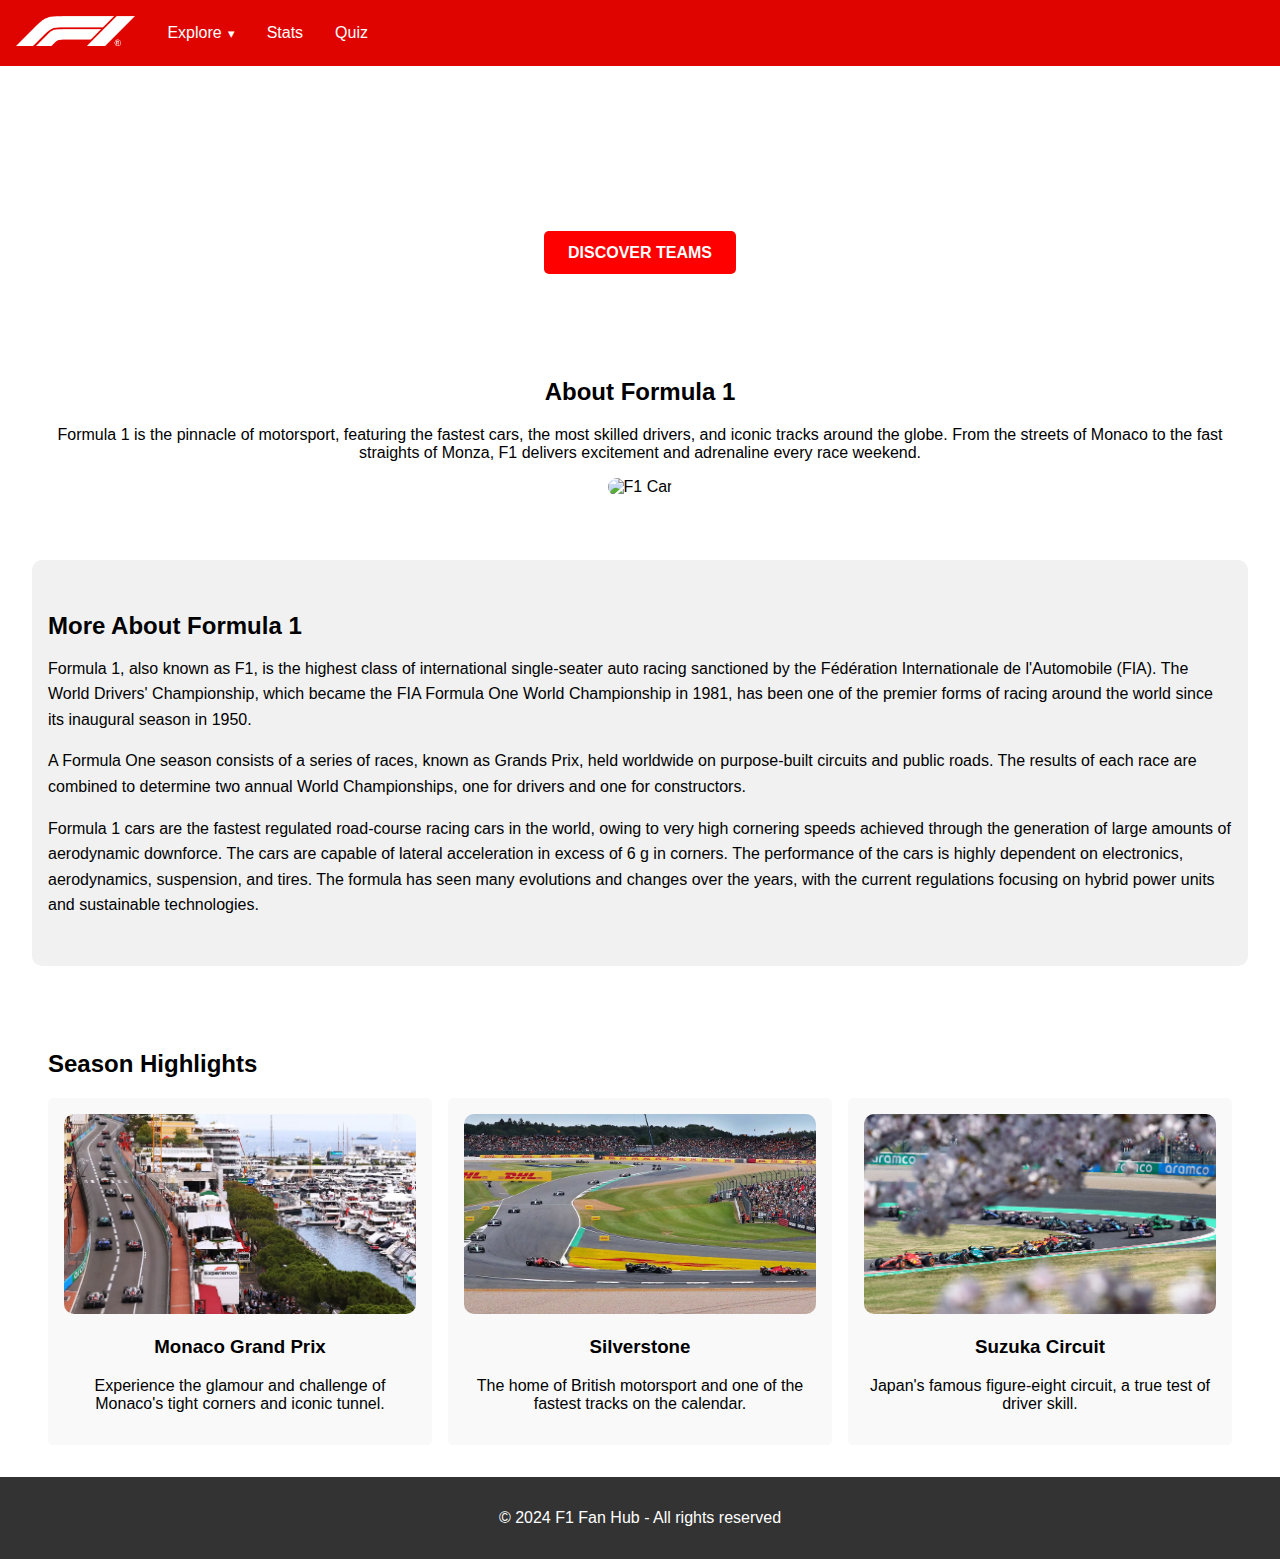
==== index.html @ 80dfc463 "Add F1 logo and update header structure across multiple pages" ====
<!DOCTYPE html>
<html lang="en">
  <head>
    <meta charset="UTF-8" />
    <meta name="viewport" content="width=device-width, initial-scale=1.0" />
    <title>F1 Fan Hub</title>
    <link rel="stylesheet" href="/styles/index.css" />
  </head>
  <body>
    <!-- HEADER -->
    <header>
      <a href="index.html">
        <img src="images/f1_logo.png" alt="F1 Logo" class="logo" />
      </a>
      <nav>
        <ul class="menu">
          <li class="dropdown">
            <a href="#">Explore</a>
            <ul class="dropdown-menu">
              <li><a href="teams.html">Teams & Drivers</a></li>
              <li><a href="circuits.html">Circuits</a></li>
            </ul>
          </li>
          <li><a href="stats.html">Stats</a></li>
          <li><a href="quiz.html">Quiz</a></li>
        </ul>
      </nav>
    </header>
    <!-- MAIN CONTENT -->
    <main>
      <!-- Hero Section -->
      <section class="hero">
        <h1>Welcome to F1 Fan Hub</h1>
        <p>Your ultimate destination for all things Formula 1!</p>
        <a href="teams.html" class="btn">Discover Teams</a>
      </section>

      <!-- About Section -->
      <section class="about">
        <h2>About Formula 1</h2>
        <p>
          Formula 1 is the pinnacle of motorsport, featuring the fastest cars,
          the most skilled drivers, and iconic tracks around the globe. From the
          streets of Monaco to the fast straights of Monza, F1 delivers
          excitement and adrenaline every race weekend.
        </p>
        <img src="images/f1_car.jpg" alt="F1 Car" class="responsive-img" />
      </section>

      <!-- New F1 Details Section -->
      <section class="f1-details">
        <h2>More About Formula 1</h2>
        <p>
          Formula 1, also known as F1, is the highest class of international
          single-seater auto racing sanctioned by the Fédération Internationale
          de l'Automobile (FIA). The World Drivers' Championship, which became
          the FIA Formula One World Championship in 1981, has been one of the
          premier forms of racing around the world since its inaugural season in
          1950.
        </p>
        <p>
          A Formula One season consists of a series of races, known as Grands
          Prix, held worldwide on purpose-built circuits and public roads. The
          results of each race are combined to determine two annual World
          Championships, one for drivers and one for constructors.
        </p>
        <p>
          Formula 1 cars are the fastest regulated road-course racing cars in
          the world, owing to very high cornering speeds achieved through the
          generation of large amounts of aerodynamic downforce. The cars are
          capable of lateral acceleration in excess of 6 g in corners. The
          performance of the cars is highly dependent on electronics,
          aerodynamics, suspension, and tires. The formula has seen many
          evolutions and changes over the years, with the current regulations
          focusing on hybrid power units and sustainable technologies.
        </p>
      </section>

      <!-- Highlights Section -->
      <section class="highlights">
        <h2>Season Highlights</h2>
        <div class="grid">
          <div class="highlight-item">
            <img src="images/race_1.avif" alt="Race 1" />
            <h3>Monaco Grand Prix</h3>
            <p>
              Experience the glamour and challenge of Monaco's tight corners and
              iconic tunnel.
            </p>
          </div>
          <div class="highlight-item">
            <img src="images/race_2.avif" alt="Race 2" />
            <h3>Silverstone</h3>
            <p>
              The home of British motorsport and one of the fastest tracks on
              the calendar.
            </p>
          </div>
          <div class="highlight-item">
            <img src="images/race_3.avif" alt="Race 3" />
            <h3>Suzuka Circuit</h3>
            <p>
              Japan's famous figure-eight circuit, a true test of driver skill.
            </p>
          </div>
        </div>
      </section>
    </main>

    <!-- FOOTER -->
    <footer>
      <p>© 2024 F1 Fan Hub - All rights reserved</p>
    </footer>
  </body>
  <script src="script.js"></script>
</html>
---- styles/index.css ----
/* General styles */
html,
body {
  height: 100%;
}

body {
  display: flex;
  flex-direction: column;
  font-family: Arial, sans-serif;
  margin: 0;
  padding: 0;
}

header {
  display: flex;
  align-items: center;
  background: #e00400;
  color: white;
  padding: 1rem;
}

main {
  flex: 1;
  padding: 0 2rem; /* Add padding to the left and right */
}

/* Footer */
footer {
  background: #333;
  color: white;
  text-align: center;
  padding: 1rem;
}

header .logo {
  height: 30px;
  margin-right: 1rem;
}

.menu {
  display: flex;
  list-style: none;
  padding: 0;
  margin: 0;
}

.menu li {
  margin: 0 1rem;
}

.menu a {
  text-decoration: none;
  color: white;
}

.hero {
  background: url("../images/hero_bg.jpg") no-repeat center center/cover;
  color: white;
  text-align: center;
  padding: 4rem 1rem;
}

.hero .btn {
  background: red;
  color: white;
  padding: 0.8rem 1.5rem;
  text-transform: uppercase;
  font-weight: bold;
  border-radius: 5px;
  text-decoration: none;
}

/* About Section */
.about {
  padding: 2rem 1rem;
  text-align: center;
}

.about img {
  max-width: 100%;
  height: auto;
  border-radius: 10px;
}

/* Highlights Section */
.highlights {
  padding: 2rem 1rem;
}

.highlights .grid {
  display: grid;
  grid-template-columns: repeat(auto-fit, minmax(300px, 1fr));
  gap: 1rem;
}

.highlight-item {
  background: #f9f9f9;
  padding: 1rem;
  border-radius: 5px;
  text-align: center;
}

.highlight-item img {
  width: 100%; /* Ensure the image takes the full width of its container */
  height: 200px; /* Set a fixed height */
  object-fit: cover; /* Ensure the image covers the area while maintaining aspect ratio */
  border-radius: 10px;
}

/* F1 Details Section */
.f1-details {
  padding: 2rem 1rem;
  background-color: #f1f1f1;
  border-radius: 10px;
  margin: 2rem 0;
}

.f1-details h2 {
  margin-bottom: 1rem;
}

.f1-details p {
  margin-bottom: 1rem;
  line-height: 1.6;
}

.dropdown {
  position: relative;
}

.dropdown::after {
  content: '';
  position: absolute;
  height: 20px; /* Create invisible bridge */
  width: 100%;
  bottom: -20px;
  left: 0;
}

.dropdown > a::after {
  content: '▾';
  font-size: 0.8em;
  margin-left: 6px;
}

.dropdown-menu {
  display: none;
  position: absolute;
  top: 100%;
  left: 50%;
  transform: translateX(-50%);
  background-color: white;
  box-shadow: 0 4px 12px rgba(0, 0, 0, 0.1);
  min-width: 180px; /* Slightly reduced width */
  z-index: 1;
  border-radius: 0 0 4px 4px;
  border-top: 3px solid #e00400;
  overflow: hidden;
  animation: dropdownFade 0.2s ease;
  padding: 5px 0; /* Add some vertical padding */
}

@keyframes dropdownFade {
  from {
    opacity: 0;
    transform: translateX(-50%) translateY(-10px);
  }
  to {
    opacity: 1;
    transform: translateX(-50%) translateY(0);
  }
}

.dropdown:hover .dropdown-menu {
  display: block;
}

.dropdown-menu li {
  padding: 8px 12px; /* Reduced padding */
  margin: 0; /* Reset any margin */
  border-bottom: 1px solid #eee;
  transition: all 0.2s ease;
}

.dropdown-menu li:last-child {
  border-bottom: none;
}

.dropdown-menu li a {
  color: #333;
  font-size: 0.9em;
  font-weight: 500;
  transition: all 0.2s ease;
  display: block;
  padding-left: 0; /* Remove any left padding from links */
}

.dropdown-menu li:hover {
  background-color: #fff5f5;
}

.dropdown-menu li:hover a {
  color: #e00400;
  transform: translateX(3px); /* Reduce the hover movement slightly */
}
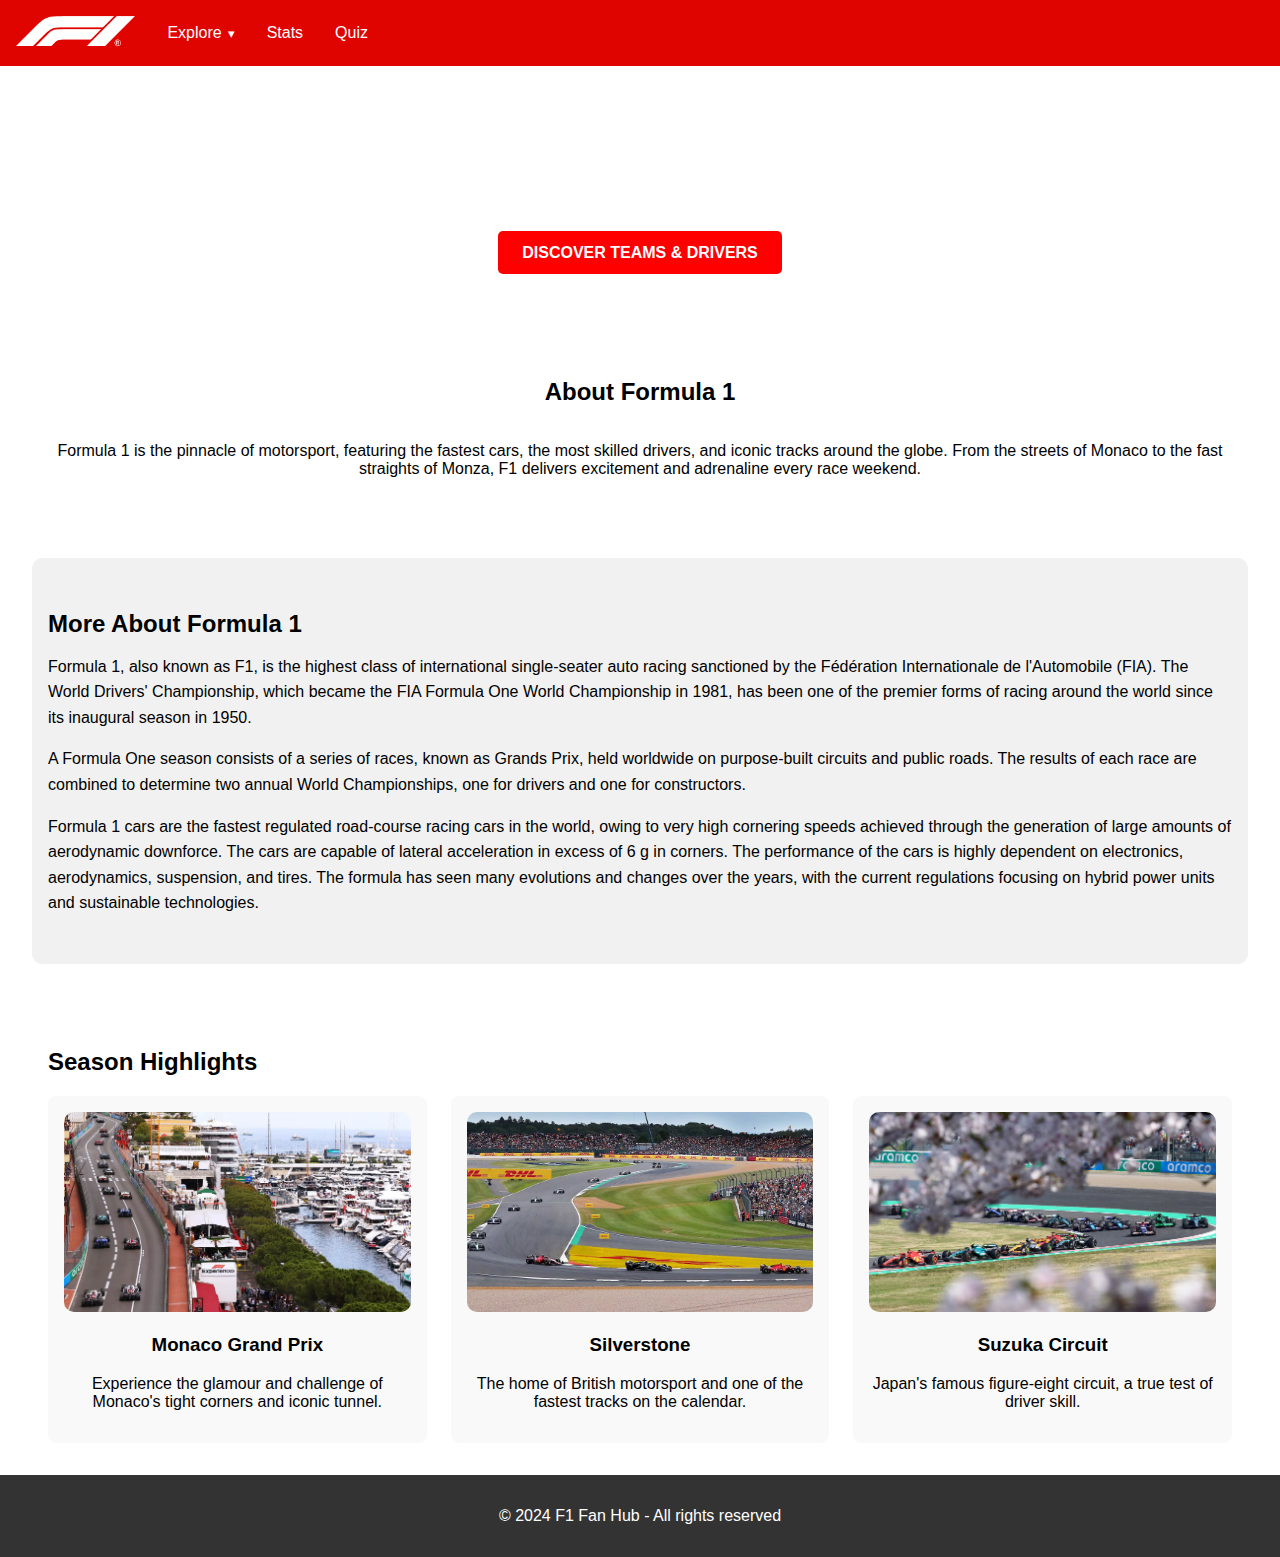
==== commit f8bbff44: "Remove unused JavaScript file and enhance responsive design across multiple stylesheets and HTML str" ====
--- a/index.html
+++ b/index.html
@@ -4,7 +4,9 @@
     <meta charset="UTF-8" />
     <meta name="viewport" content="width=device-width, initial-scale=1.0" />
     <title>F1 Fan Hub</title>
-    <link rel="stylesheet" href="/styles/index.css" />
+    <link rel="stylesheet" href="styles/index.css" />
+    
+    <script src="script/index.js"></script>
   </head>
   <body>
     <!-- HEADER -->
@@ -32,7 +34,7 @@
       <section class="hero">
         <h1>Welcome to F1 Fan Hub</h1>
         <p>Your ultimate destination for all things Formula 1!</p>
-        <a href="teams.html" class="btn">Discover Teams</a>
+        <a href="teams.html" class="btn">Discover Teams & Drivers</a>
       </section>
 
       <!-- About Section -->
@@ -44,7 +46,6 @@
           streets of Monaco to the fast straights of Monza, F1 delivers
           excitement and adrenaline every race weekend.
         </p>
-        <img src="images/f1_car.jpg" alt="F1 Car" class="responsive-img" />
       </section>
 
       <!-- New F1 Details Section -->
@@ -112,5 +113,4 @@
       <p>© 2024 F1 Fan Hub - All rights reserved</p>
     </footer>
   </body>
-  <script src="script.js"></script>
 </html>
--- a/styles/index.css
+++ b/styles/index.css
@@ -75,6 +75,11 @@
 .about {
   padding: 2rem 1rem;
   text-align: center;
+  display: flex;
+  flex-direction: column;
+  align-items: center;
+  max-width: 1200px;
+  margin: 0 auto;
 }
 
 .about img {
@@ -86,19 +91,30 @@
 /* Highlights Section */
 .highlights {
   padding: 2rem 1rem;
+  max-width: 1400px;
+  margin: 0 auto;
 }
 
 .highlights .grid {
-  display: grid;
-  grid-template-columns: repeat(auto-fit, minmax(300px, 1fr));
-  gap: 1rem;
+  display: flex;
+  flex-wrap: wrap;
+  justify-content: center;
+  gap: 1.5rem;
 }
 
 .highlight-item {
+  flex: 1 1 300px;
+  max-width: 400px;
   background: #f9f9f9;
   padding: 1rem;
-  border-radius: 5px;
-  text-align: center;
+  border-radius: 8px;
+  text-align: center;
+  transition: transform 0.2s, box-shadow 0.2s;
+}
+
+.highlight-item:hover {
+  transform: scale(1.02);
+  box-shadow: 0 4px 8px rgba(0, 0, 0, 0.1);
 }
 
 .highlight-item img {
@@ -113,7 +129,8 @@
   padding: 2rem 1rem;
   background-color: #f1f1f1;
   border-radius: 10px;
-  margin: 2rem 0;
+  margin: 2rem auto;
+  max-width: 1200px;
 }
 
 .f1-details h2 {
@@ -130,7 +147,7 @@
 }
 
 .dropdown::after {
-  content: '';
+  content: "";
   position: absolute;
   height: 20px; /* Create invisible bridge */
   width: 100%;
@@ -139,7 +156,7 @@
 }
 
 .dropdown > a::after {
-  content: '▾';
+  content: "▾";
   font-size: 0.8em;
   margin-left: 6px;
 }
@@ -204,3 +221,51 @@
   color: #e00400;
   transform: translateX(3px); /* Reduce the hover movement slightly */
 }
+
+/* Responsive adjustments */
+@media (max-width: 768px) {
+  header {
+    flex-direction: column;
+    gap: 1rem;
+    padding: 1rem 0.5rem;
+  }
+
+  .menu {
+    flex-wrap: wrap;
+    justify-content: center;
+  }
+
+  main {
+    padding: 0 1rem;
+  }
+
+  .hero {
+    padding: 2rem 1rem;
+  }
+
+  .highlights .grid {
+    grid-template-columns: 1fr;
+  }
+
+  .highlight-item {
+    flex: 1 1 100%;
+  }
+
+  .about, .f1-details {
+    padding: 1.5rem 1rem;
+  }
+}
+
+@media (max-width: 480px) {
+  .hero h1 {
+    font-size: 1.8rem;
+  }
+
+  .hero p {
+    font-size: 1rem;
+  }
+
+  .highlight-item img {
+    height: 150px;
+  }
+}
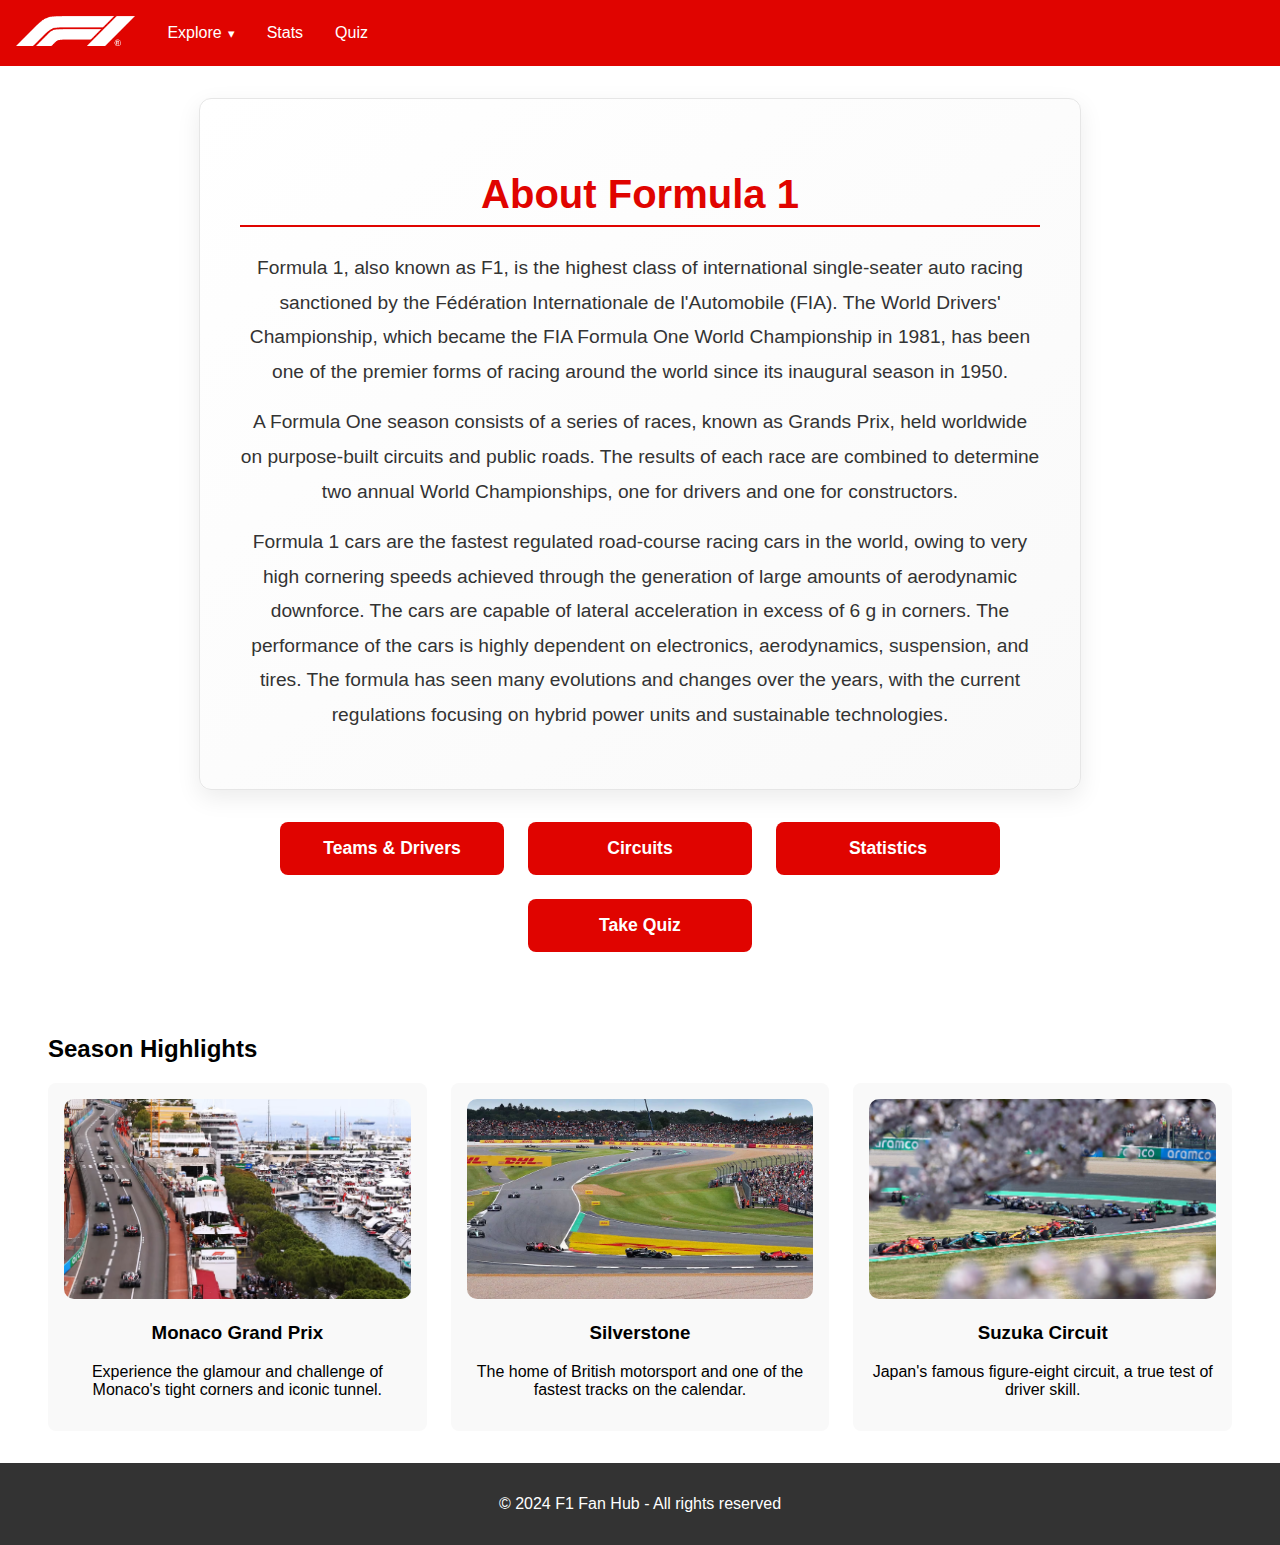
==== commit 37ea1246: "Refactor HTML and CSS for circuits and stats pages and improving structure for better readability" ====
--- a/index.html
+++ b/index.html
@@ -1,18 +1,15 @@
 <!DOCTYPE html>
 <html lang="en">
   <head>
-    <meta charset="UTF-8" />
-    <meta name="viewport" content="width=device-width, initial-scale=1.0" />
+    <meta charset="UTF-8">
+    <meta name="viewport" content="width=device-width, initial-scale=1.0">
     <title>F1 Fan Hub</title>
-    <link rel="stylesheet" href="styles/index.css" />
-    
-    <script src="script/index.js"></script>
+    <link rel="stylesheet" href="styles/index.css">
   </head>
   <body>
-    <!-- HEADER -->
     <header>
       <a href="index.html">
-        <img src="images/f1_logo.png" alt="F1 Logo" class="logo" />
+        <img src="images/f1_logo.png" alt="F1 Logo" class="logo">
       </a>
       <nav>
         <ul class="menu">
@@ -28,29 +25,9 @@
         </ul>
       </nav>
     </header>
-    <!-- MAIN CONTENT -->
     <main>
-      <!-- Hero Section -->
-      <section class="hero">
-        <h1>Welcome to F1 Fan Hub</h1>
-        <p>Your ultimate destination for all things Formula 1!</p>
-        <a href="teams.html" class="btn">Discover Teams & Drivers</a>
-      </section>
-
-      <!-- About Section -->
-      <section class="about">
+      <section class="f1-details">
         <h2>About Formula 1</h2>
-        <p>
-          Formula 1 is the pinnacle of motorsport, featuring the fastest cars,
-          the most skilled drivers, and iconic tracks around the globe. From the
-          streets of Monaco to the fast straights of Monza, F1 delivers
-          excitement and adrenaline every race weekend.
-        </p>
-      </section>
-
-      <!-- New F1 Details Section -->
-      <section class="f1-details">
-        <h2>More About Formula 1</h2>
         <p>
           Formula 1, also known as F1, is the highest class of international
           single-seater auto racing sanctioned by the Fédération Internationale
@@ -76,13 +53,19 @@
           focusing on hybrid power units and sustainable technologies.
         </p>
       </section>
+      
+      <div class="nav-buttons">
+        <a href="teams.html" class="nav-button">Teams & Drivers</a>
+        <a href="circuits.html" class="nav-button">Circuits</a>
+        <a href="stats.html" class="nav-button">Statistics</a>
+        <a href="quiz.html" class="nav-button">Take Quiz</a>
+      </div>
 
-      <!-- Highlights Section -->
       <section class="highlights">
         <h2>Season Highlights</h2>
         <div class="grid">
           <div class="highlight-item">
-            <img src="images/race_1.avif" alt="Race 1" />
+            <img src="images/race_1.avif" alt="Race 1">
             <h3>Monaco Grand Prix</h3>
             <p>
               Experience the glamour and challenge of Monaco's tight corners and
@@ -90,7 +73,7 @@
             </p>
           </div>
           <div class="highlight-item">
-            <img src="images/race_2.avif" alt="Race 2" />
+            <img src="images/race_2.avif" alt="Race 2">
             <h3>Silverstone</h3>
             <p>
               The home of British motorsport and one of the fastest tracks on
@@ -98,7 +81,7 @@
             </p>
           </div>
           <div class="highlight-item">
-            <img src="images/race_3.avif" alt="Race 3" />
+            <img src="images/race_3.avif" alt="Race 3">
             <h3>Suzuka Circuit</h3>
             <p>
               Japan's famous figure-eight circuit, a true test of driver skill.
@@ -108,7 +91,6 @@
       </section>
     </main>
 
-    <!-- FOOTER -->
     <footer>
       <p>© 2024 F1 Fan Hub - All rights reserved</p>
     </footer>
--- a/styles/index.css
+++ b/styles/index.css
@@ -1,4 +1,3 @@
-/* General styles */
 html,
 body {
   height: 100%;
@@ -22,10 +21,9 @@
 
 main {
   flex: 1;
-  padding: 0 2rem; /* Add padding to the left and right */
-}
-
-/* Footer */
+  padding: 0 2rem;
+}
+
 footer {
   background: #333;
   color: white;
@@ -71,7 +69,6 @@
   text-decoration: none;
 }
 
-/* About Section */
 .about {
   padding: 2rem 1rem;
   text-align: center;
@@ -88,7 +85,6 @@
   border-radius: 10px;
 }
 
-/* Highlights Section */
 .highlights {
   padding: 2rem 1rem;
   max-width: 1400px;
@@ -118,28 +114,72 @@
 }
 
 .highlight-item img {
-  width: 100%; /* Ensure the image takes the full width of its container */
-  height: 200px; /* Set a fixed height */
-  object-fit: cover; /* Ensure the image covers the area while maintaining aspect ratio */
+  width: 100%;
+  height: 200px;
+  object-fit: cover;
   border-radius: 10px;
 }
 
-/* F1 Details Section */
 .f1-details {
-  padding: 2rem 1rem;
-  background-color: #f1f1f1;
-  border-radius: 10px;
+  max-width: 800px;
   margin: 2rem auto;
-  max-width: 1200px;
+  padding: 2.5rem;
+  background: linear-gradient(to bottom right, #ffffff, #f9f9f9);
+  border: 1px solid #e6e6e6;
+  border-radius: 12px;
+  box-shadow: 0 8px 24px rgba(0, 0, 0, 0.08);
+  text-align: center;
 }
 
 .f1-details h2 {
-  margin-bottom: 1rem;
+  color: #e00400;
+  font-size: 2.5rem;
+  margin-bottom: 1.5rem;
+  border-bottom: 2px solid #e00400;
+  padding-bottom: 0.5rem;
 }
 
 .f1-details p {
-  margin-bottom: 1rem;
-  line-height: 1.6;
+  font-size: 1.2rem;
+  line-height: 1.8;
+  color: #333;
+  margin: 1rem 0;
+}
+
+.nav-buttons {
+  display: flex;
+  justify-content: center;
+  gap: 1.5rem;
+  flex-wrap: wrap;
+  max-width: 800px;
+  margin: 2rem auto;
+  padding: 0 1rem;
+}
+
+.nav-button {
+  background: #e00400;
+  color: white;
+  padding: 1rem 2rem;
+  border: none;
+  border-radius: 8px;
+  font-size: 1.1rem;
+  font-weight: bold;
+  text-decoration: none;
+  transition: transform 0.2s, background-color 0.2s;
+  text-align: center;
+  min-width: 160px;
+}
+
+.nav-button:hover {
+  background: #b30300;
+  transform: translateY(-2px);
+}
+
+@media (max-width: 768px) {
+  .nav-button {
+    min-width: 140px;
+    padding: 0.8rem 1.5rem;
+  }
 }
 
 .dropdown {
@@ -149,7 +189,7 @@
 .dropdown::after {
   content: "";
   position: absolute;
-  height: 20px; /* Create invisible bridge */
+  height: 20px;
   width: 100%;
   bottom: -20px;
   left: 0;
@@ -169,13 +209,13 @@
   transform: translateX(-50%);
   background-color: white;
   box-shadow: 0 4px 12px rgba(0, 0, 0, 0.1);
-  min-width: 180px; /* Slightly reduced width */
+  min-width: 180px;
   z-index: 1;
   border-radius: 0 0 4px 4px;
   border-top: 3px solid #e00400;
   overflow: hidden;
   animation: dropdownFade 0.2s ease;
-  padding: 5px 0; /* Add some vertical padding */
+  padding: 5px 0;
 }
 
 @keyframes dropdownFade {
@@ -194,8 +234,8 @@
 }
 
 .dropdown-menu li {
-  padding: 8px 12px; /* Reduced padding */
-  margin: 0; /* Reset any margin */
+  padding: 8px 12px;
+  margin: 0;
   border-bottom: 1px solid #eee;
   transition: all 0.2s ease;
 }
@@ -210,7 +250,7 @@
   font-weight: 500;
   transition: all 0.2s ease;
   display: block;
-  padding-left: 0; /* Remove any left padding from links */
+  padding-left: 0;
 }
 
 .dropdown-menu li:hover {
@@ -219,10 +259,9 @@
 
 .dropdown-menu li:hover a {
   color: #e00400;
-  transform: translateX(3px); /* Reduce the hover movement slightly */
-}
-
-/* Responsive adjustments */
+  transform: translateX(3px);
+}
+
 @media (max-width: 768px) {
   header {
     flex-direction: column;
@@ -251,7 +290,8 @@
     flex: 1 1 100%;
   }
 
-  .about, .f1-details {
+  .about,
+  .f1-details {
     padding: 1.5rem 1rem;
   }
 }
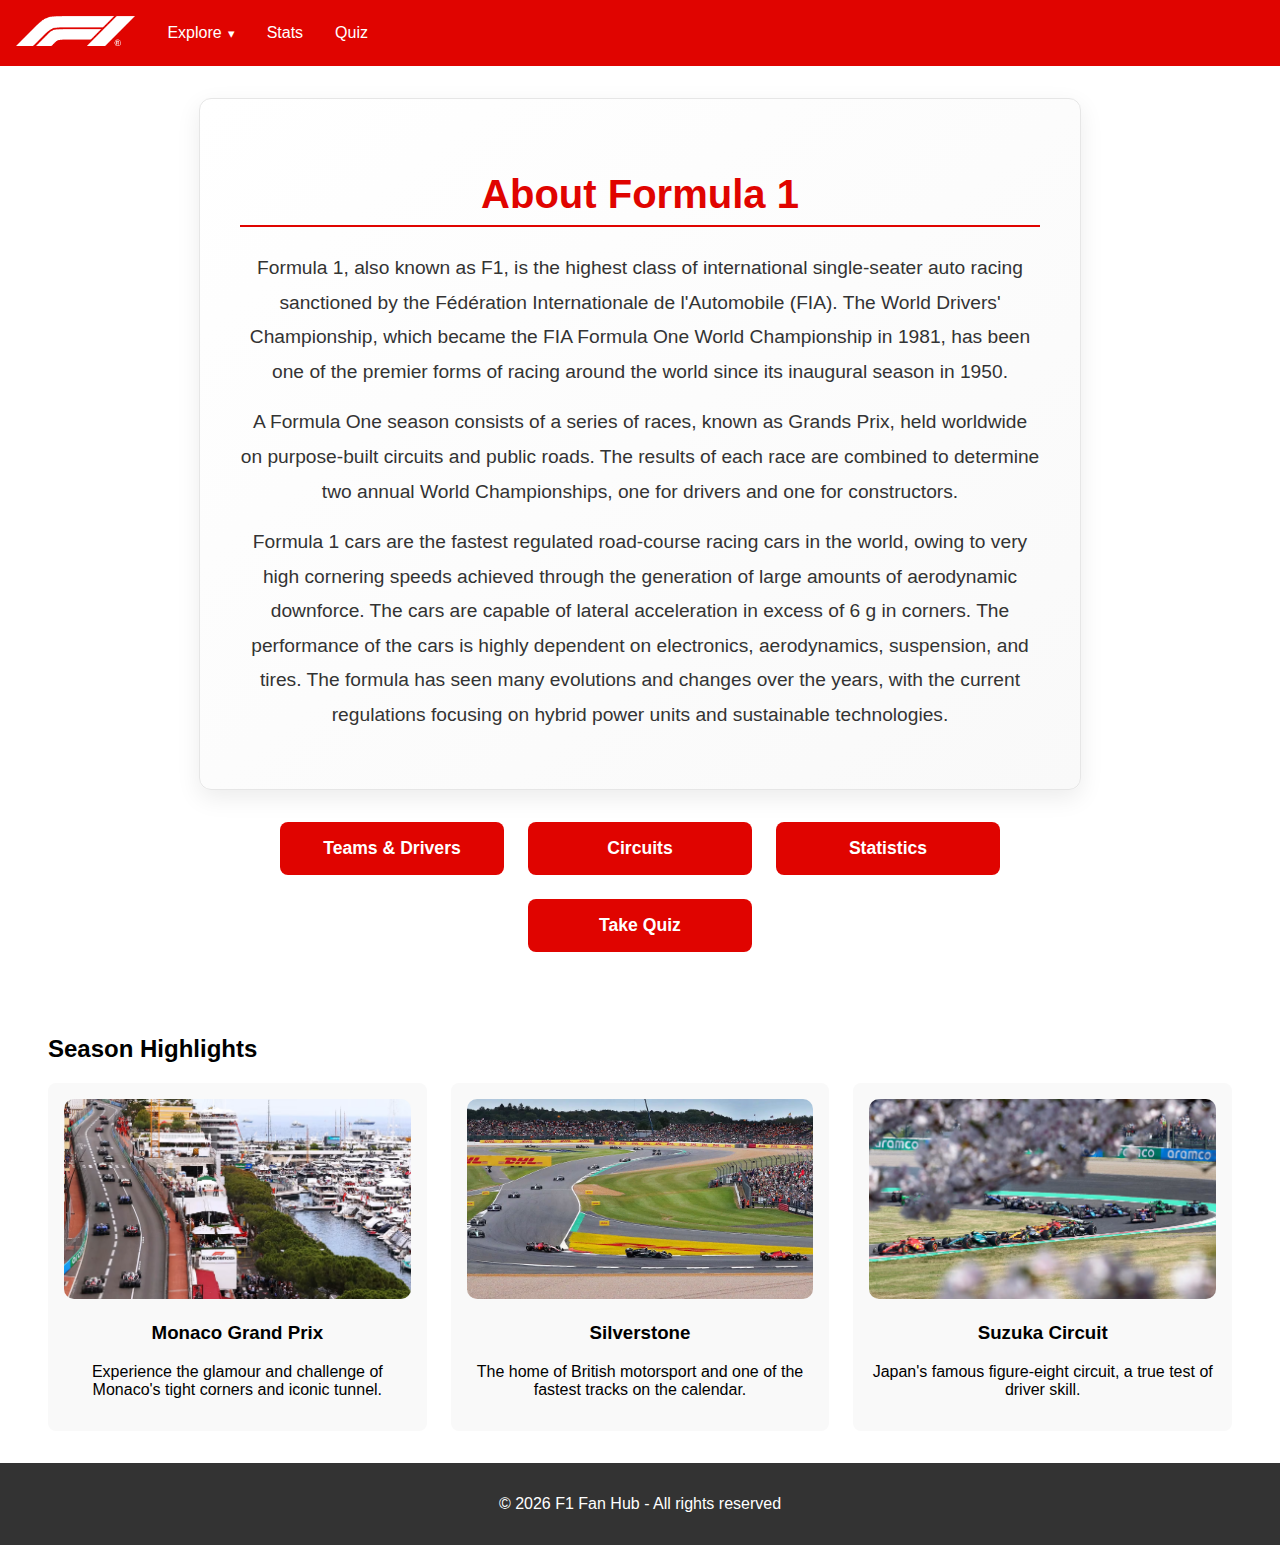
==== commit 39ff08d4: "dinamic" ====
--- a/index.html
+++ b/index.html
@@ -92,7 +92,12 @@
     </main>
 
     <footer>
-      <p>© 2024 F1 Fan Hub - All rights reserved</p>
-    </footer>
+  <p>© <span id="current-year"></span> F1 Fan Hub - All rights reserved</p>
+  <script>
+    // bunnn
+    document.getElementById('current-year').textContent = new Date().getFullYear();
+  </script>
+</footer>
+
   </body>
 </html>
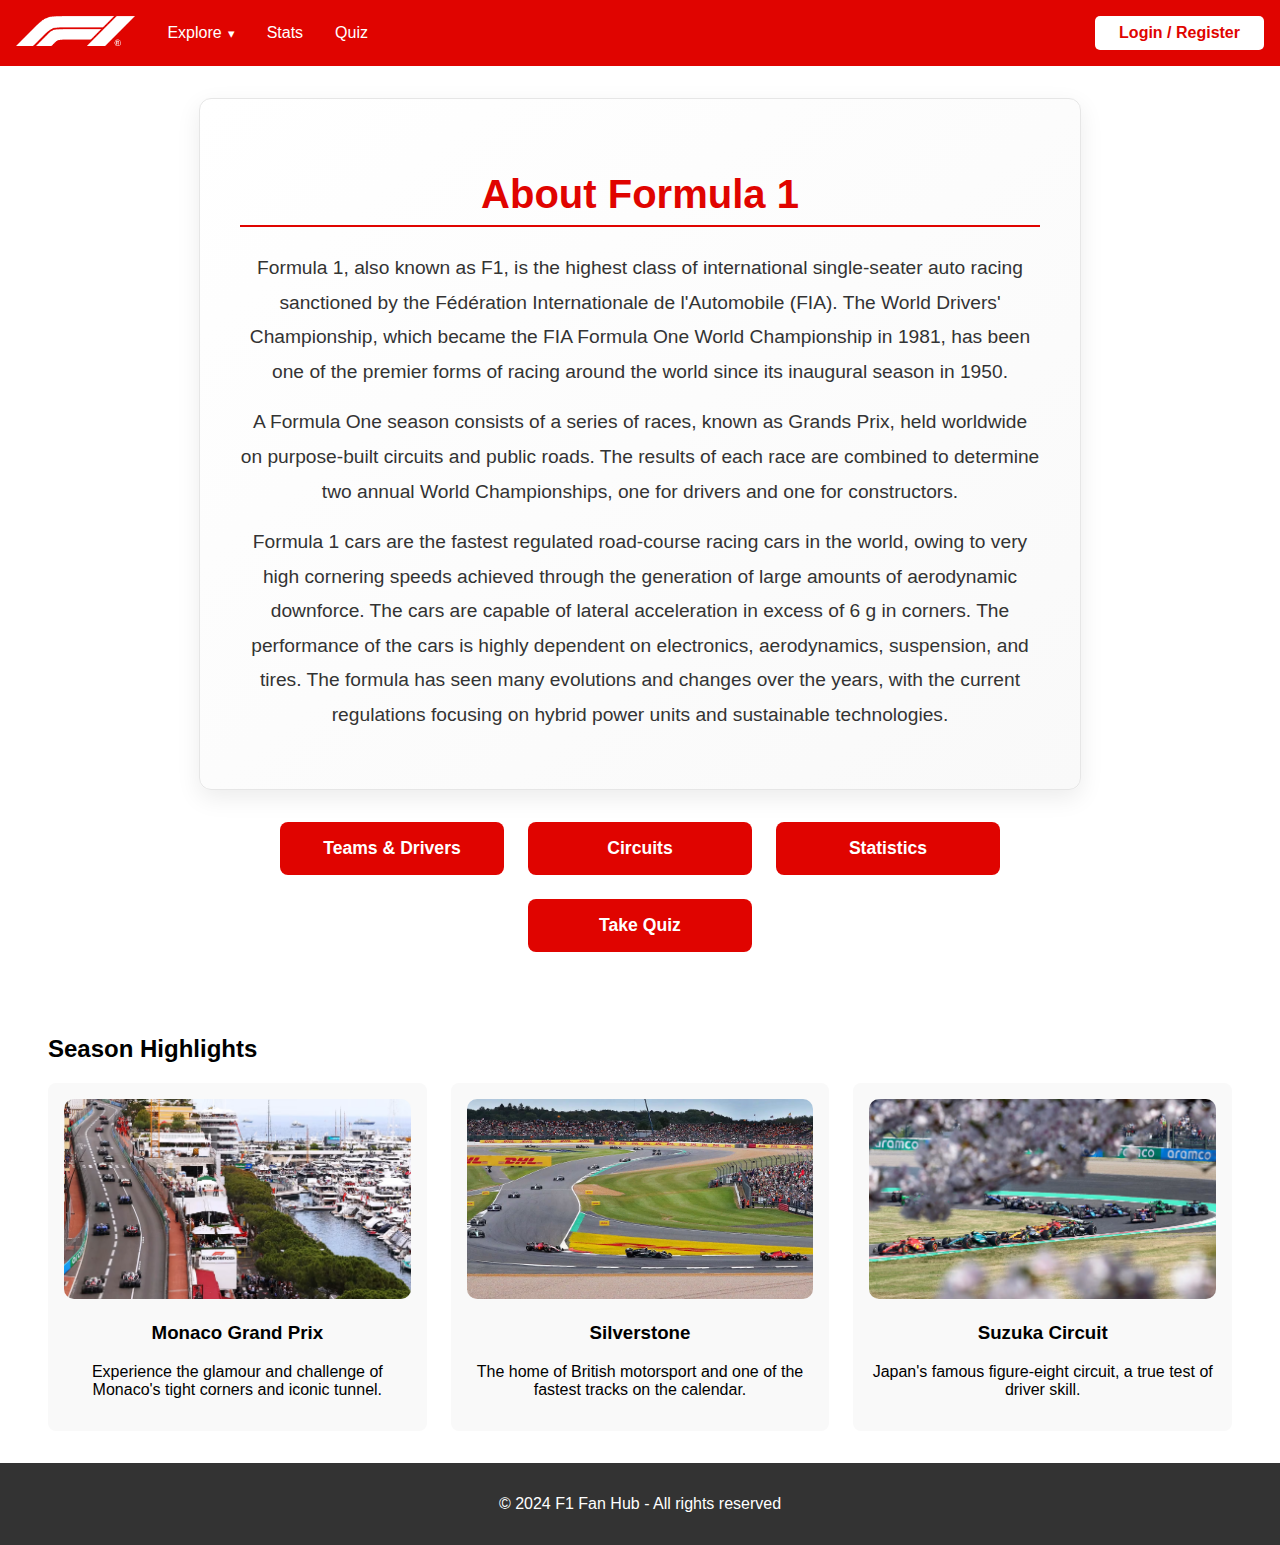
==== commit 6f0a1976: "Add login and registration functionality with form validation and styling" ====
--- a/index.html
+++ b/index.html
@@ -8,22 +8,25 @@
   </head>
   <body>
     <header>
-      <a href="index.html">
-        <img src="images/f1_logo.png" alt="F1 Logo" class="logo">
-      </a>
-      <nav>
-        <ul class="menu">
-          <li class="dropdown">
-            <a href="#">Explore</a>
-            <ul class="dropdown-menu">
-              <li><a href="teams.html">Teams & Drivers</a></li>
-              <li><a href="circuits.html">Circuits</a></li>
-            </ul>
-          </li>
-          <li><a href="stats.html">Stats</a></li>
-          <li><a href="quiz.html">Quiz</a></li>
-        </ul>
-      </nav>
+      <div class="header-content">
+        <a href="index.html">
+          <img src="images/f1_logo.png" alt="F1 Logo" class="logo">
+        </a>
+        <nav>
+          <ul class="menu">
+            <li class="dropdown">
+              <a href="#">Explore</a>
+              <ul class="dropdown-menu">
+                <li><a href="teams.html">Teams & Drivers</a></li>
+                <li><a href="circuits.html">Circuits</a></li>
+              </ul>
+            </li>
+            <li><a href="stats.html">Stats</a></li>
+            <li><a href="quiz.html">Quiz</a></li>
+          </ul>
+        </nav>
+      </div>
+      <a href="login.html" class="login-button">Login / Register</a>
     </header>
     <main>
       <section class="f1-details">
@@ -92,12 +95,7 @@
     </main>
 
     <footer>
-  <p>© <span id="current-year"></span> F1 Fan Hub - All rights reserved</p>
-  <script>
-    // bunnn
-    document.getElementById('current-year').textContent = new Date().getFullYear();
-  </script>
-</footer>
-
+      <p>© 2024 F1 Fan Hub - All rights reserved</p>
+    </footer>
   </body>
 </html>
--- a/styles/index.css
+++ b/styles/index.css
@@ -14,9 +14,30 @@
 header {
   display: flex;
   align-items: center;
+  justify-content: space-between;
   background: #e00400;
   color: white;
   padding: 1rem;
+}
+
+.header-content {
+  display: flex;
+  align-items: center;
+}
+
+.login-button {
+  background: white;
+  color: #e00400;
+  padding: 0.5rem 1.5rem;
+  border: none;
+  border-radius: 5px;
+  font-weight: bold;
+  text-decoration: none;
+  transition: background-color 0.2s;
+}
+
+.login-button:hover {
+  background: #f0f0f0;
 }
 
 main {
@@ -176,9 +197,59 @@
 }
 
 @media (max-width: 768px) {
-  .nav-button {
-    min-width: 140px;
-    padding: 0.8rem 1.5rem;
+  header {
+    flex-direction: column;
+    gap: 1rem;
+    padding: 1rem 0.5rem;
+  }
+  
+  .header-content {
+    flex-direction: column;
+    width: 100%;
+  }
+  
+  .login-button {
+    margin-top: 1rem;
+  }
+
+  .menu {
+    flex-wrap: wrap;
+    justify-content: center;
+  }
+
+  main {
+    padding: 0 1rem;
+  }
+
+  .hero {
+    padding: 2rem 1rem;
+  }
+
+  .highlights .grid {
+    grid-template-columns: 1fr;
+  }
+
+  .highlight-item {
+    flex: 1 1 100%;
+  }
+
+  .about,
+  .f1-details {
+    padding: 1.5rem 1rem;
+  }
+}
+
+@media (max-width: 480px) {
+  .hero h1 {
+    font-size: 1.8rem;
+  }
+
+  .hero p {
+    font-size: 1rem;
+  }
+
+  .highlight-item img {
+    height: 150px;
   }
 }
 
@@ -261,51 +332,3 @@
   color: #e00400;
   transform: translateX(3px);
 }
-
-@media (max-width: 768px) {
-  header {
-    flex-direction: column;
-    gap: 1rem;
-    padding: 1rem 0.5rem;
-  }
-
-  .menu {
-    flex-wrap: wrap;
-    justify-content: center;
-  }
-
-  main {
-    padding: 0 1rem;
-  }
-
-  .hero {
-    padding: 2rem 1rem;
-  }
-
-  .highlights .grid {
-    grid-template-columns: 1fr;
-  }
-
-  .highlight-item {
-    flex: 1 1 100%;
-  }
-
-  .about,
-  .f1-details {
-    padding: 1.5rem 1rem;
-  }
-}
-
-@media (max-width: 480px) {
-  .hero h1 {
-    font-size: 1.8rem;
-  }
-
-  .hero p {
-    font-size: 1rem;
-  }
-
-  .highlight-item img {
-    height: 150px;
-  }
-}
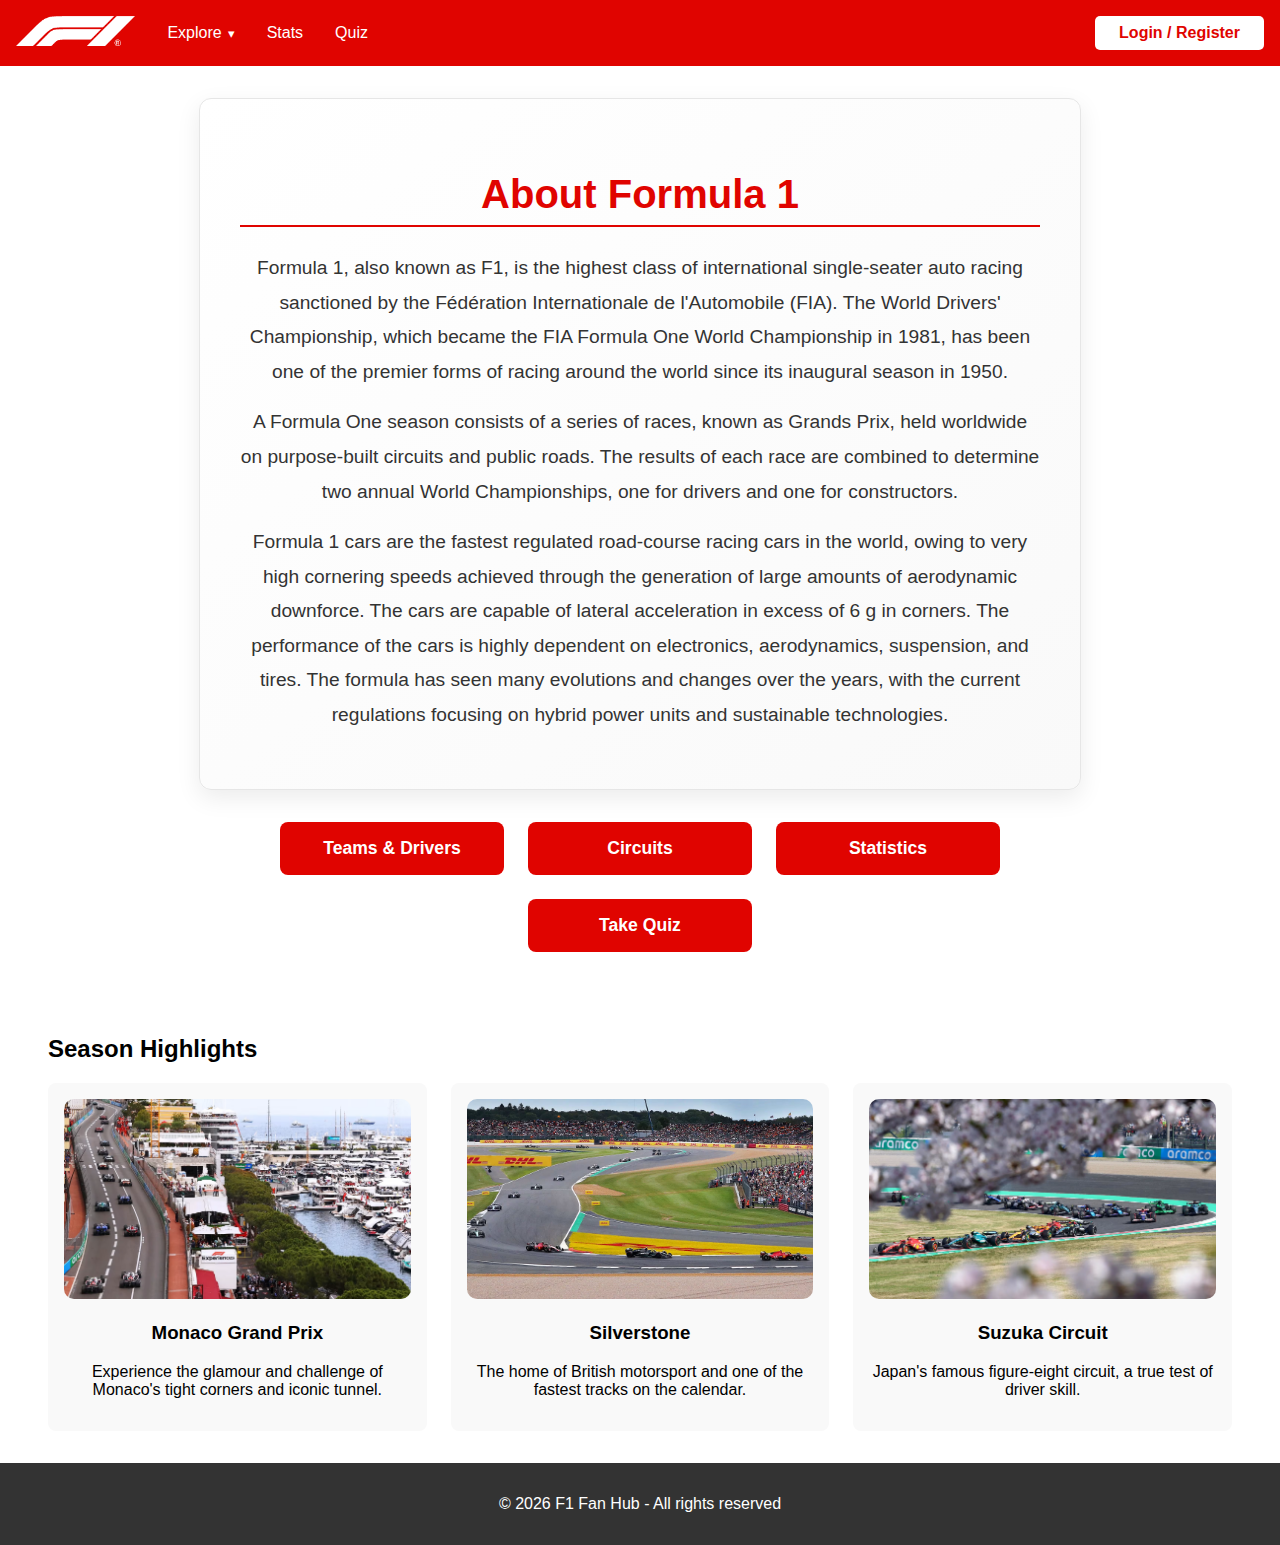
==== commit c64b6bee: "Update footer to display current year dynamically across all HTML pages" ====
--- a/index.html
+++ b/index.html
@@ -94,8 +94,11 @@
       </section>
     </main>
 
+    
     <footer>
-      <p>© 2024 F1 Fan Hub - All rights reserved</p>
-    </footer>
+  <p>© <span id="current-year"></span> F1 Fan Hub - All rights reserved</p>
+  <script>
+    document.getElementById('current-year').textContent = new Date().getFullYear();
+  </script>
   </body>
 </html>
